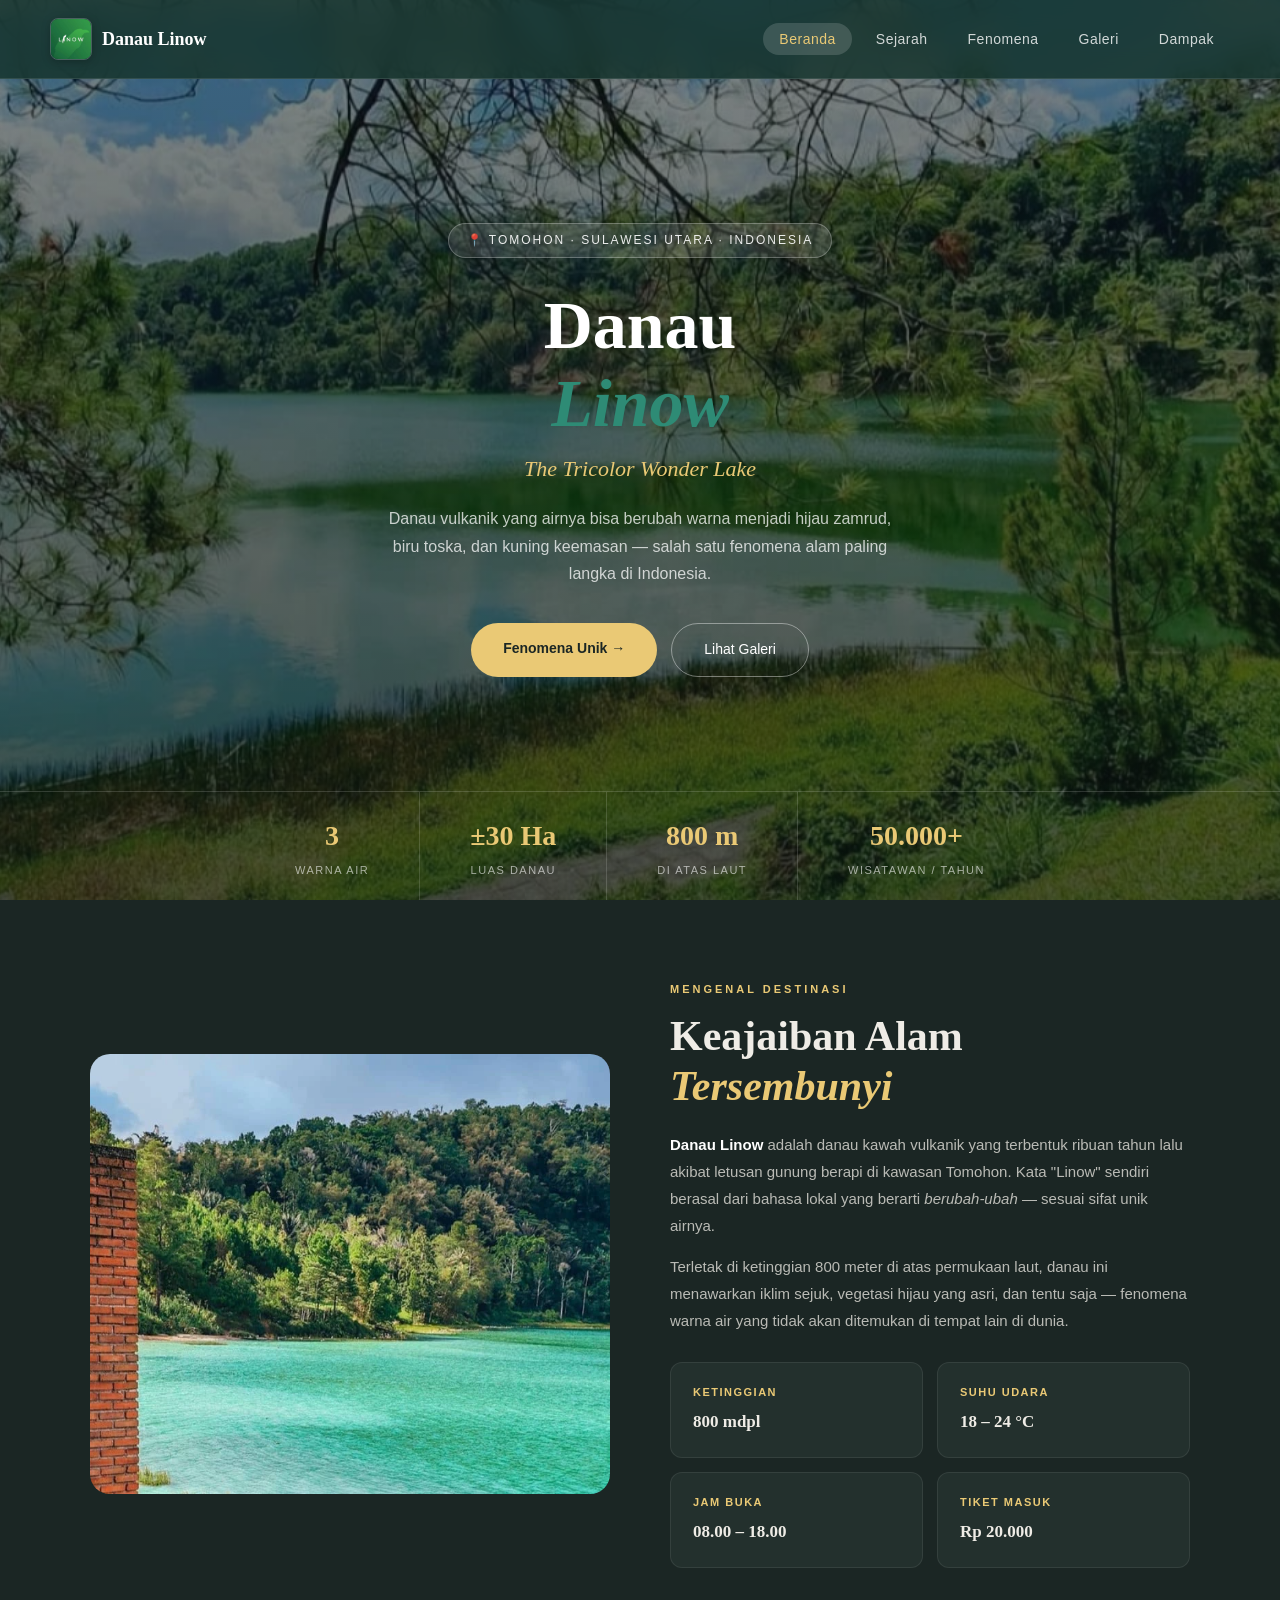
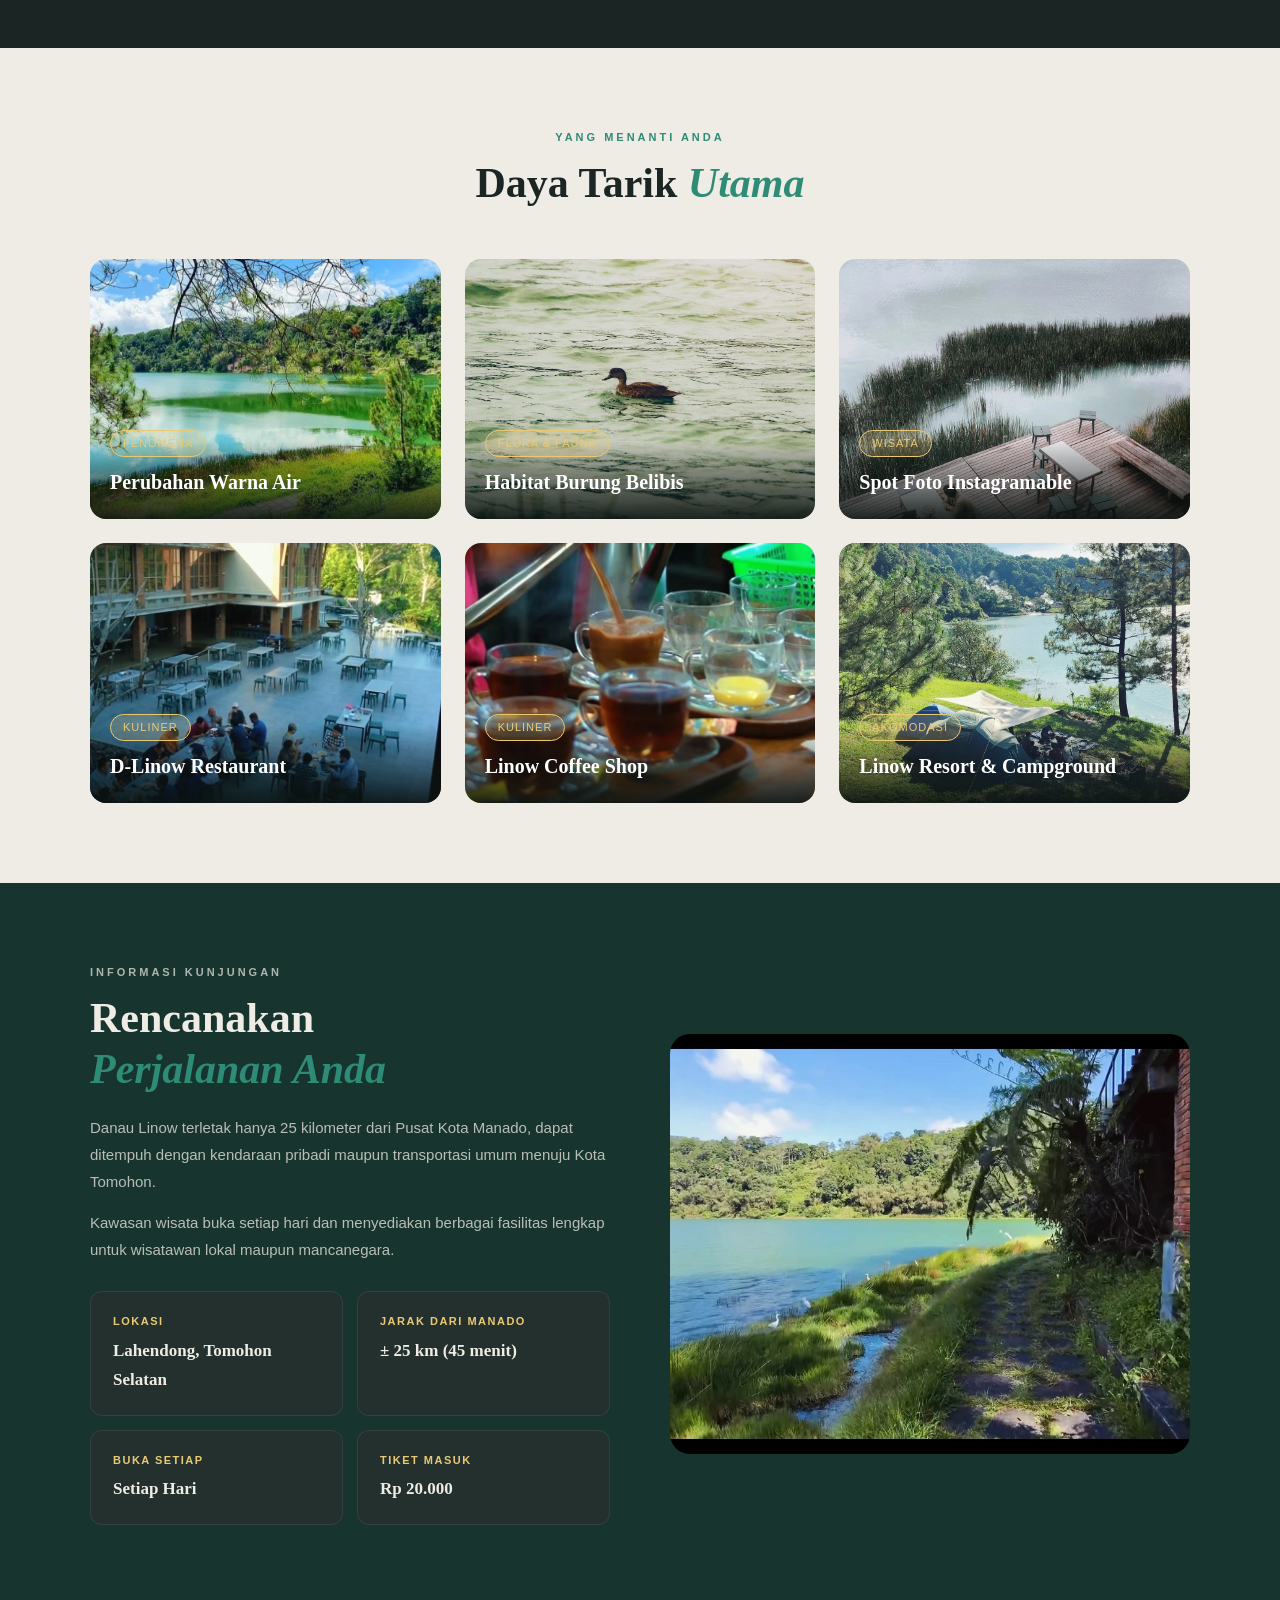
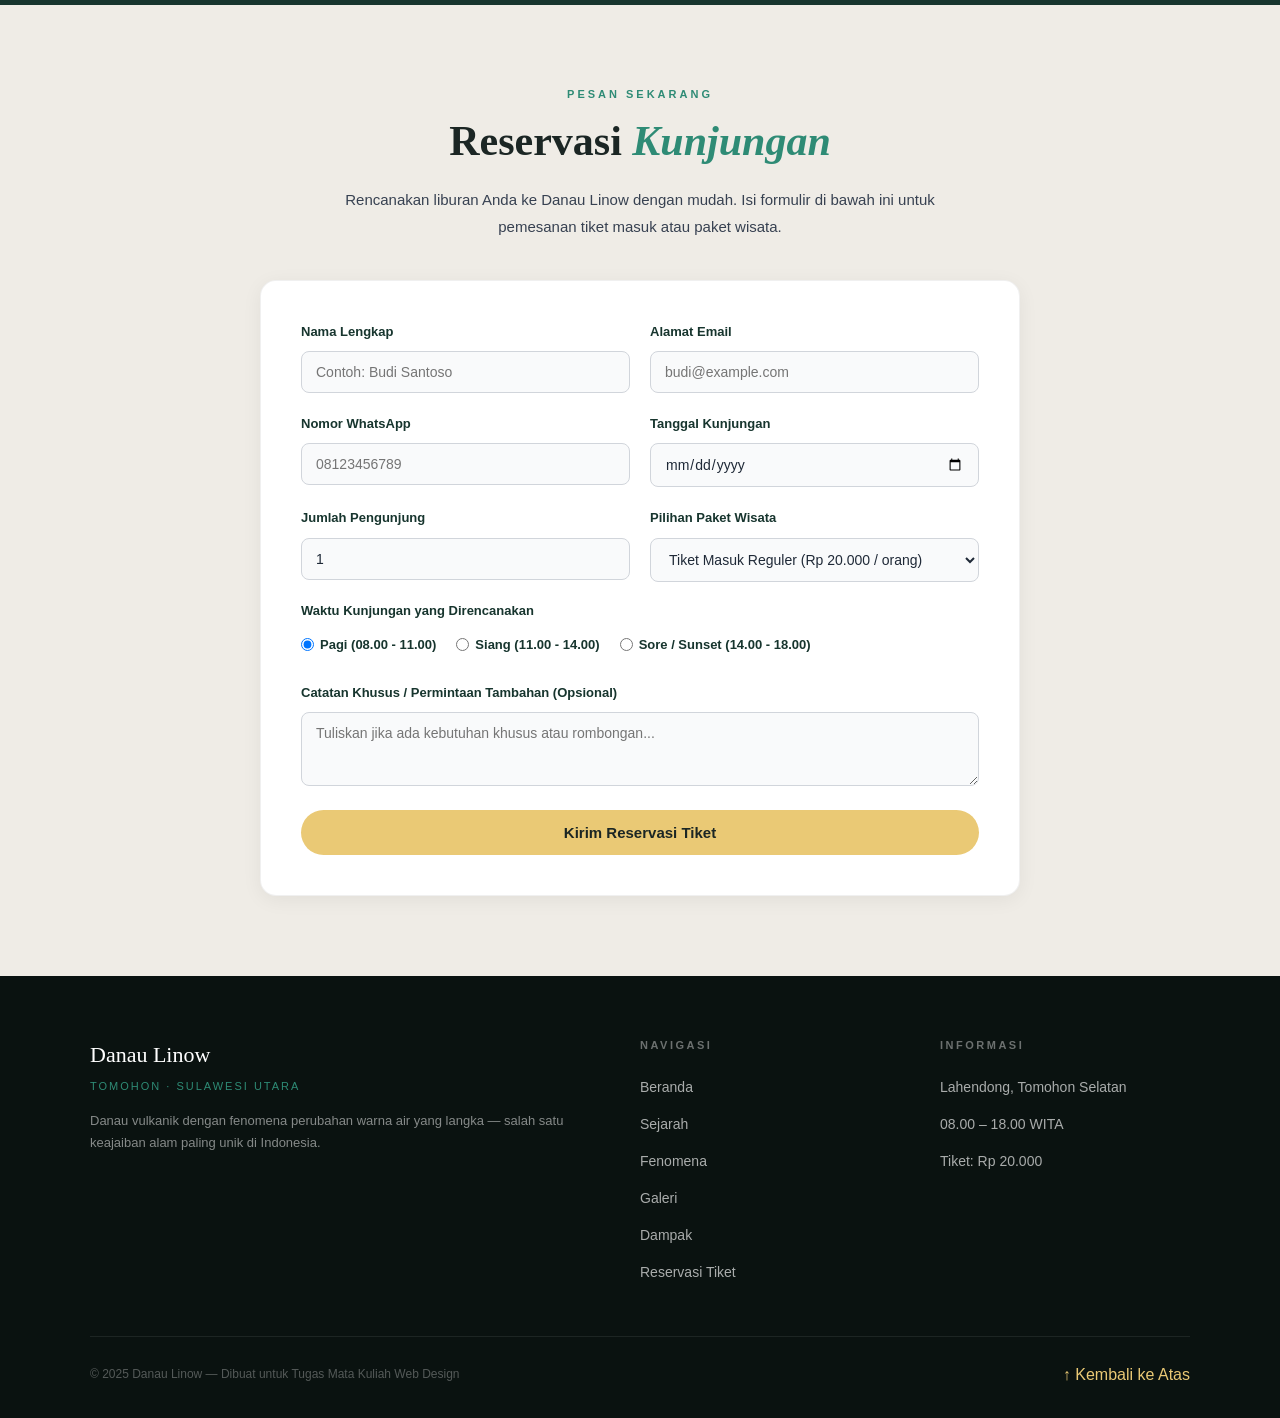
==== index.html @ d6c63ac9 "Initial commit - Website Danau Linow" ====
<!DOCTYPE html>
<html lang="id">
<head>
  <meta charset="UTF-8" />
  <meta name="viewport" content="width=device-width, initial-scale=1.0" />
  <meta name="description" content="Danau Linow — Danau vulkanik ajaib di Kota Tomohon, Sulawesi Utara. Terkenal dengan fenomena perubahan warna air yang langka di dunia." />
  <title>Danau Linow — Beranda</title>
  <link rel="stylesheet" href="style.css" />
</head>
<body>

  <nav>
    <a href="index.html" class="nav-logo">
      <img src="images/Logo Danau Linow.webp" alt="Logo Danau Linow" class="logo-img" />
      <span class="logo-text">Danau Linow</span>
    </a>
    <ul>
      <li><a href="index.html" class="aktif">Beranda</a></li>
      <li><a href="sejarah.html">Sejarah</a></li>
      <li><a href="fenomena.html">Fenomena</a></li>
      <li><a href="galeri.html">Galeri</a></li>
      <li><a href="dampak.html">Dampak</a></li>
    </ul>
  </nav>

  <section class="hero">
    <div class="hero-overlay"></div>

    <div class="hero-content">
      <span class="hero-badge">📍 Tomohon · Sulawesi Utara · Indonesia</span>
      <h1>Danau<br><em>Linow</em></h1>
      <p class="hero-sub">The Tricolor Wonder Lake</p>
      <p class="hero-desc">
        Danau vulkanik yang airnya bisa berubah warna menjadi hijau zamrud, biru toska,
        dan kuning keemasan — salah satu fenomena alam paling langka di Indonesia.
      </p>
      <div class="hero-buttons">
        <a href="fenomena.html" class="btn-primary">Fenomena Unik →</a>
        <a href="galeri.html" class="btn-outline">Lihat Galeri</a>
      </div>
    </div>

    <div class="hero-stats">
      <div class="stat-item">
        <div class="stat-angka">3</div>
        <div class="stat-label">Warna Air</div>
      </div>
      <div class="stat-item">
        <div class="stat-angka">±30 Ha</div>
        <div class="stat-label">Luas Danau</div>
      </div>
      <div class="stat-item">
        <div class="stat-angka">800 m</div>
        <div class="stat-label">Di atas Laut</div>
      </div>
      <div class="stat-item">
        <div class="stat-angka">50.000+</div>
        <div class="stat-label">Wisatawan / Tahun</div>
      </div>
    </div>
  </section>

  <section class="section-dark">
    <div class="container">
      <div class="grid-2" style="align-items: center; gap: 60px;">

        <div>
          <img src="images/Danau Toska.webp"
               alt="Danau Linow berwarna biru toska"
               style="width:100%; height:440px; object-fit:cover; border-radius:20px; display:block;" />
        </div>

        <div>
          <p class="eyebrow gold">Mengenal Destinasi</p>
          <h2 class="section-title light mb-20">
            Keajaiban Alam<br><em class="gold">Tersembunyi</em>
          </h2>
          <p class="teks-light">
            <strong style="color:white;">Danau Linow</strong> adalah danau kawah vulkanik yang
            terbentuk ribuan tahun lalu akibat letusan gunung berapi di kawasan Tomohon.
            Kata "Linow" sendiri berasal dari bahasa lokal yang berarti <em>berubah-ubah</em> —
            sesuai sifat unik airnya.
          </p>
          <p class="teks-light">
            Terletak di ketinggian 800 meter di atas permukaan laut, danau ini menawarkan
            iklim sejuk, vegetasi hijau yang asri, dan tentu saja — fenomena warna air
            yang tidak akan ditemukan di tempat lain di dunia.
          </p>

          <div class="grid-2" style="margin-top: 28px; gap: 14px;">
            <div class="info-card dark-card">
              <div class="info-label">Ketinggian</div>
              <div class="info-value">800 mdpl</div>
            </div>
            <div class="info-card dark-card">
              <div class="info-label">Suhu Udara</div>
              <div class="info-value">18 – 24 °C</div>
            </div>
            <div class="info-card dark-card">
              <div class="info-label">Jam Buka</div>
              <div class="info-value">08.00 – 18.00</div>
            </div>
            <div class="info-card dark-card">
              <div class="info-label">Tiket Masuk</div>
              <div class="info-value">Rp 20.000</div>
            </div>
          </div>
        </div>

      </div>
    </div>
  </section>

  <section class="section-light">
    <div class="container">
      <div style="text-align:center; margin-bottom: 50px;">
        <p class="eyebrow teal">Yang Menanti Anda</p>
        <h2 class="section-title dark">Daya Tarik <em>Utama</em></h2>
      </div>

      <div class="grid-3">

        <div class="foto-card">
          <img src="images/Danau Hijau Zambrut.webp" alt="Danau warna hijau zamrud" />
          <div class="foto-overlay">
            <span class="pill-tag">Fenomena</span>
            <h3>Perubahan Warna Air</h3>
          </div>
        </div>

        <div class="foto-card">
          <img src="images/Burung Belibis.webp" alt="Burung Belibis" />
          <div class="foto-overlay">
            <span class="pill-tag">Flora & Fauna</span>
            <h3>Habitat Burung Belibis</h3>
          </div>
        </div>

        <div class="foto-card">
          <img src="images/Spot Foto Menarik.webp" alt="Spot foto menarik" />
          <div class="foto-overlay">
            <span class="pill-tag">Wisata</span>
            <h3>Spot Foto Instagramable</h3>
          </div>
        </div>

        <div class="foto-card">
          <img src="images/D-Linow Restaurant.webp" alt="D-Linow Restaurant" />
          <div class="foto-overlay">
            <span class="pill-tag">Kuliner</span>
            <h3>D-Linow Restaurant</h3>
          </div>
        </div>

        <div class="foto-card">
          <img src="images/Linow Coffee Shop.webp" alt="Linow Coffee Shop" />
          <div class="foto-overlay">
            <span class="pill-tag">Kuliner</span>
            <h3>Linow Coffee Shop</h3>
          </div>
        </div>

        <div class="foto-card">
          <img src="images/Danau Linow Resort Campground.webp" alt="Linow Resort Campground" />
          <div class="foto-overlay">
            <span class="pill-tag">Akomodasi</span>
            <h3>Linow Resort & Campground</h3>
          </div>
        </div>

      </div>
    </div>
  </section>

  <section class="section-green">
    <div class="container">
      <div class="grid-2" style="align-items: center; gap: 60px;">

        <div>
          <p class="eyebrow cream">Informasi Kunjungan</p>
          <h2 class="section-title light mb-20">
            Rencanakan<br><em>Perjalanan Anda</em>
          </h2>
          <p class="teks-light">
            Danau Linow terletak hanya 25 kilometer dari Pusat Kota Manado, dapat ditempuh
            dengan kendaraan pribadi maupun transportasi umum menuju Kota Tomohon.
          </p>
          <p class="teks-light">
            Kawasan wisata buka setiap hari dan menyediakan berbagai fasilitas lengkap
            untuk wisatawan lokal maupun mancanegara.
          </p>

          <div class="grid-2" style="margin-top: 28px; gap: 14px;">
            <div class="info-card dark-card">
              <div class="info-label">Lokasi</div>
              <div class="info-value">Lahendong, Tomohon Selatan</div>
            </div>
            <div class="info-card dark-card">
              <div class="info-label">Jarak dari Manado</div>
              <div class="info-value">± 25 km (45 menit)</div>
            </div>
            <div class="info-card dark-card">
              <div class="info-label">Buka Setiap</div>
              <div class="info-value">Setiap Hari</div>
            </div>
            <div class="info-card dark-card">
              <div class="info-label">Tiket Masuk</div>
              <div class="info-value">Rp 20.000</div>
            </div>
          </div>
        </div>

        <div>
          <img src="images/Iklim.webp" alt="Kondisi alam di sekitar Danau Linow"
               style="width:100%; height:420px; object-fit:cover; border-radius:20px; display:block;" />
        </div>

      </div>
    </div>
  </section>

  <section class="section-light" id="reservasi">
    <div class="container">
      <div style="text-align: center; margin-bottom: 40px;">
        <p class="eyebrow teal">Pesan Sekarang</p>
        <h2 class="section-title dark">Reservasi <em>Kunjungan</em></h2>
        <p class="teks-dark" style="max-width: 600px; margin: 0 auto;">
          Rencanakan liburan Anda ke Danau Linow dengan mudah. Isi formulir di bawah ini untuk pemesanan tiket masuk atau paket wisata.
        </p>
      </div>

      <div class="form-container">
        <form id="formReservasi" onsubmit="event.preventDefault(); alert('Terima kasih! Reservasi tiket Anda berhasil dikirim.'); this.reset();">
          <div class="form-grid">
            <div class="form-group">
              <label for="nama">Nama Lengkap</label>
              <input type="text" id="nama" name="nama" placeholder="Contoh: Budi Santoso" required />
            </div>
            <div class="form-group">
              <label for="email">Alamat Email</label>
              <input type="email" id="email" name="email" placeholder="budi@example.com" required />
            </div>
            <div class="form-group">
              <label for="telepon">Nomor WhatsApp</label>
              <input type="tel" id="telepon" name="telepon" placeholder="08123456789" required />
            </div>
            <div class="form-group">
              <label for="tanggal">Tanggal Kunjungan</label>
              <input type="date" id="tanggal" name="tanggal" required />
            </div>
            <div class="form-group">
              <label for="jumlah">Jumlah Pengunjung</label>
              <input type="number" id="jumlah" name="jumlah" min="1" max="100" value="1" required />
            </div>
            <div class="form-group">
              <label for="paket">Pilihan Paket Wisata</label>
              <select id="paket" name="paket" required>
                <option value="reguler">Tiket Masuk Reguler (Rp 20.000 / orang)</option>
                <option value="tur">Paket Edukasi &amp; Geothermal (Rp 50.000 / orang)</option>
                <option value="camping">Paket Camping Linow (Rp 150.000 / tenda)</option>
                <option value="gathering">Paket Gathering / Rombongan</option>
              </select>
            </div>
          </div>

          <div class="form-group" style="margin-top: 18px;">
            <label>Waktu Kunjungan yang Direncanakan</label>
            <div class="radio-group">
              <label class="radio-label">
                <input type="radio" name="waktu" value="pagi" checked /> Pagi (08.00 - 11.00)
              </label>
              <label class="radio-label">
                <input type="radio" name="waktu" value="siang" /> Siang (11.00 - 14.00)
              </label>
              <label class="radio-label">
                <input type="radio" name="waktu" value="sore" /> Sore / Sunset (14.00 - 18.00)
              </label>
            </div>
          </div>

          <div class="form-group" style="margin-top: 18px;">
            <label for="catatan">Catatan Khusus / Permintaan Tambahan (Opsional)</label>
            <textarea id="catatan" name="catatan" rows="3" placeholder="Tuliskan jika ada kebutuhan khusus atau rombongan..."></textarea>
          </div>

          <button type="submit" class="btn-primary btn-submit">Kirim Reservasi Tiket</button>
        </form>
      </div>
    </div>
  </section>

  <footer>
    <div class="footer-grid">
      <div class="footer-brand">
        <div class="brand-title">Danau Linow</div>
        <div class="brand-sub">Tomohon · Sulawesi Utara</div>
        <p>Danau vulkanik dengan fenomena perubahan warna air yang langka — salah satu keajaiban alam paling unik di Indonesia.</p>
      </div>
      <div class="footer-col">
        <h4>Navigasi</h4>
        <ul>
          <li><a href="index.html">Beranda</a></li>
          <li><a href="sejarah.html">Sejarah</a></li>
          <li><a href="fenomena.html">Fenomena</a></li>
          <li><a href="galeri.html">Galeri</a></li>
          <li><a href="dampak.html">Dampak</a></li>
          <li><a href="#reservasi">Reservasi Tiket</a></li>
        </ul>
      </div>
      <div class="footer-col">
        <h4>Informasi</h4>
        <ul>
          <li><a href="#">Lahendong, Tomohon Selatan</a></li>
          <li><a href="#">08.00 – 18.00 WITA</a></li>
          <li><a href="#">Tiket: Rp 20.000</a></li>
        </ul>
      </div>
    </div>
    <hr class="footer-divider" />
    <div class="footer-bottom">
      <p>© 2025 Danau Linow — Dibuat untuk Tugas Mata Kuliah Web Design</p>
      <a href="index.html">↑ Kembali ke Atas</a>
    </div>
  </footer>

</body>
</html>
---- style.css ----
* {
  margin: 0;
  padding: 0;
  box-sizing: border-box;
}

html {
  scroll-behavior: smooth;
}

@import url('https://fonts.googleapis.com/css2?family=Playfair+Display:ital,wght@0,500;0,600;0,700;1,500;1,600&family=Inter:wght@300;400;500;600&display=swap');

body {
  font-family: 'Inter', sans-serif;
  background-color: #EFECE6;
  color: #1F2937;
  line-height: 1.7;
}

/* Navbar */
nav {
  position: fixed;
  top: 0;
  left: 0;
  right: 0;
  z-index: 100;
  display: flex;
  align-items: center;
  justify-content: space-between;
  padding: 18px 50px;
  background-color: rgba(23, 53, 46, 0.85);
  backdrop-filter: blur(12px);
  border-bottom: 1px solid rgba(255, 255, 255, 0.1);
}

.nav-logo {
  display: flex;
  align-items: center;
  gap: 10px;
  text-decoration: none;
}

.nav-logo .logo-img {
  width: 42px;
  height: 42px;
  border-radius: 8px;
  object-fit: cover;
  box-shadow: 0 2px 8px rgba(0, 0, 0, 0.25);
  border: 1px solid rgba(255, 255, 255, 0.2);
  transition: transform 0.2s ease;
}

.nav-logo:hover .logo-img {
  transform: scale(1.05);
}

.nav-logo .logo-text {
  color: white;
  font-family: 'Playfair Display', serif;
  font-size: 18px;
  font-weight: 600;
}

nav ul {
  list-style: none;
  display: flex;
  gap: 8px;
}

nav ul li a {
  color: rgba(255, 255, 255, 0.8);
  text-decoration: none;
  font-size: 14px;
  font-weight: 500;
  padding: 8px 16px;
  border-radius: 30px;
  letter-spacing: 0.5px;
  transition: color 0.3s, background-color 0.3s;
}

nav ul li a:hover {
  color: #EAC975;
}

nav ul li a.aktif {
  background-color: rgba(255, 255, 255, 0.15);
  color: #EAC975;
}

/* Hero Section */
.hero {
  height: 100vh;           
  min-height: 600px;
  display: flex;
  align-items: center;
  justify-content: center;
  text-align: center;
  position: relative;
  overflow: hidden;
  
  background-image: url('images/Danau Hijau Zambrut.webp');
  background-size: cover;
  background-position: center;
}

.hero-overlay {
  position: absolute;
  inset: 0;
  background: linear-gradient(to bottom,
    rgba(10, 18, 16, 0.5) 0%,
    rgba(10, 18, 16, 0.7) 100%);
}

.hero-content {
  position: relative;   
  z-index: 2;
  max-width: 750px;
  padding: 20px;
}

.hero-badge {
  display: inline-block;
  background-color: rgba(255, 255, 255, 0.12);
  color: rgba(255, 255, 255, 0.9);
  border: 1px solid rgba(255, 255, 255, 0.25);
  border-radius: 30px;
  padding: 6px 18px;
  font-size: 12px;
  letter-spacing: 2px;
  text-transform: uppercase;
  margin-bottom: 28px;
}

.hero h1 {
  font-family: 'Playfair Display', serif;
  font-size: 68px;
  font-weight: 600;
  color: white;
  line-height: 1.15;
  margin-bottom: 8px;
}

.hero h1 em {
  font-style: italic;
  color: #2E8B75;
}

.hero-sub {
  font-family: 'Playfair Display', serif;
  font-style: italic;
  font-size: 22px;
  color: #EAC975;
  margin-bottom: 18px;
}

.hero-desc {
  font-size: 16px;
  color: rgba(255, 255, 255, 0.75);
  max-width: 520px;
  margin: 0 auto 36px;
}

.hero-buttons {
  display: flex;
  gap: 14px;
  justify-content: center;
  flex-wrap: wrap;
}

.btn-primary {
  background-color: #EAC975;
  color: #1B2624;
  padding: 14px 32px;
  border-radius: 30px;
  text-decoration: none;
  font-size: 14px;
  font-weight: 600;
  transition: background-color 0.3s;
}
.btn-primary:hover {
  background-color: #d4b35e;
}

.btn-outline {
  background-color: transparent;
  color: white;
  border: 1px solid rgba(255, 255, 255, 0.4);
  padding: 14px 32px;
  border-radius: 30px;
  text-decoration: none;
  font-size: 14px;
  font-weight: 500;
  transition: background-color 0.3s;
}
.btn-outline:hover {
  background-color: rgba(255, 255, 255, 0.1);
}

.hero-stats {
  position: absolute;
  bottom: 0;
  left: 0;
  right: 0;
  z-index: 2;
  display: flex;
  justify-content: center;
  gap: 0;
  border-top: 1px solid rgba(255, 255, 255, 0.15);
}

.hero-stats .stat-item {
  padding: 20px 50px;
  text-align: center;
  border-right: 1px solid rgba(255, 255, 255, 0.15);
}

.hero-stats .stat-item:last-child {
  border-right: none;
}

.hero-stats .stat-angka {
  font-family: 'Playfair Display', serif;
  font-size: 28px;
  font-weight: 600;
  color: #EAC975;
}

.hero-stats .stat-label {
  font-size: 11px;
  color: rgba(255, 255, 255, 0.6);
  letter-spacing: 1.5px;
  text-transform: uppercase;
  margin-top: 2px;
}

/* Judul Halaman */
.page-header {
  background-color: #1B2624;
  color: white;
  padding: 120px 50px 60px;   
  text-align: center;
}

.page-header .eyebrow {
  font-size: 12px;
  letter-spacing: 3px;
  text-transform: uppercase;
  color: #EAC975;
  margin-bottom: 16px;
}

.page-header h1 {
  font-family: 'Playfair Display', serif;
  font-size: 48px;
  font-weight: 600;
  color: white;
  margin-bottom: 14px;
}

.page-header h1 em {
  font-style: italic;
  color: #2E8B75;
}

.page-header p {
  font-size: 16px;
  color: rgba(255, 255, 255, 0.65);
  max-width: 500px;
  margin: 0 auto;
}

/* Section Warna Terang */
.section-light {
  background-color: #EFECE6;
  padding: 80px 50px;
}

/* Section Warna Gelap */
.section-dark {
  background-color: #1B2624;
  padding: 80px 50px;
}

/* Section Warna Hijau Gelap */
.section-green {
  background-color: #17352E;
  padding: 80px 50px;
}

.container {
  max-width: 1100px;
  margin: 0 auto;
}

/* Label Eyebrow */
.eyebrow {
  font-size: 11px;
  letter-spacing: 3px;
  text-transform: uppercase;
  font-weight: 600;
  margin-bottom: 12px;
}

.eyebrow.teal  { color: #2E8B75; }
.eyebrow.gold  { color: #EAC975; }
.eyebrow.cream { color: rgba(239, 236, 230, 0.7); }

.section-title {
  font-family: 'Playfair Display', serif;
  font-size: 42px;
  font-weight: 600;
  line-height: 1.2;
  margin-bottom: 20px;
}

.section-title.dark  { color: #1B2624; }
.section-title.light { color: #EFECE6; }

.section-title em {
  font-style: italic;
  color: #2E8B75;
}

.section-title em.gold {
  color: #EAC975;
}

.grid-2 {
  display: grid;
  grid-template-columns: 1fr 1fr;
  gap: 30px;
}

.grid-3 {
  display: grid;
  grid-template-columns: repeat(3, 1fr);
  gap: 24px;
}

/* Kartu Info */
.info-card {
  background-color: white;
  border-radius: 12px;
  padding: 20px 22px;
  border: 1px solid rgba(0,0,0,0.06);
}

.info-card .info-label {
  font-size: 11px;
  text-transform: uppercase;
  letter-spacing: 1.5px;
  color: #2E8B75;
  font-weight: 600;
  margin-bottom: 6px;
}

.info-card .info-value {
  font-family: 'Playfair Display', serif;
  font-size: 17px;
  color: #1B2624;
  font-weight: 600;
}

.info-card.dark-card {
  background-color: #23302D;
  border: 1px solid rgba(255,255,255,0.08);
}

.info-card.dark-card .info-label { color: #EAC975; }
.info-card.dark-card .info-value { color: #EFECE6; }

/* Kartu Foto */
.foto-card {
  border-radius: 16px;
  overflow: hidden;
  position: relative;
}

.foto-card img {
  width: 100%;
  height: 260px;
  object-fit: cover;
  display: block;
}

.foto-card .foto-overlay {
  position: absolute;
  bottom: 0;
  left: 0;
  right: 0;
  background: linear-gradient(to top, rgba(10,18,16,0.9) 0%, transparent 70%);
  padding: 20px;
}

.foto-card .foto-overlay .pill-tag {
  display: inline-block;
  background-color: rgba(234, 201, 117, 0.2);
  color: #EAC975;
  border: 1px solid #EAC975;
  border-radius: 20px;
  padding: 3px 12px;
  font-size: 11px;
  letter-spacing: 1px;
  text-transform: uppercase;
  margin-bottom: 8px;
}

.foto-card .foto-overlay h3 {
  font-family: 'Playfair Display', serif;
  font-size: 20px;
  color: white;
}

/* Kartu Dampak */
.dampak-card {
  border-radius: 16px;
  overflow: hidden;
  position: relative;
  height: 260px;
}

.dampak-card img {
  width: 100%;
  height: 100%;
  object-fit: cover;
  display: block;
}

.dampak-card .dampak-overlay {
  position: absolute;
  inset: 0;
  background: linear-gradient(to top, rgba(10,18,16,0.92) 30%, rgba(10,18,16,0.3) 100%);
  padding: 20px;
  display: flex;
  flex-direction: column;
  justify-content: flex-end;
}

.dampak-card .nomor {
  position: absolute;
  top: 12px;
  right: 16px;
  font-family: 'Playfair Display', serif;
  font-size: 52px;
  font-weight: 700;
  color: rgba(255, 255, 255, 0.12);
  line-height: 1;
}

.dampak-card .pill-tag {
  display: inline-block;
  background-color: rgba(255,255,255,0.15);
  color: rgba(255,255,255,0.85);
  border: 1px solid rgba(255,255,255,0.25);
  border-radius: 20px;
  padding: 3px 12px;
  font-size: 10px;
  letter-spacing: 1.5px;
  text-transform: uppercase;
  margin-bottom: 8px;
}

.dampak-card h3 {
  font-family: 'Playfair Display', serif;
  font-size: 18px;
  color: white;
  margin-bottom: 6px;
}

.dampak-card p {
  font-size: 13px;
  color: rgba(255,255,255,0.65);
  line-height: 1.5;
}

table {
  width: 100%;
  border-collapse: collapse;
  border-radius: 12px;
  overflow: hidden;
}

table th {
  background-color: #1B2624;
  color: #EAC975;
  padding: 14px 18px;
  text-align: left;
  font-size: 12px;
  letter-spacing: 1.5px;
  text-transform: uppercase;
  font-weight: 600;
}

table td {
  padding: 14px 18px;
  font-size: 14px;
  color: #374151;
  border-bottom: 1px solid #E5E7EB;
  background-color: white;
}

table tr:last-child td {
  border-bottom: none;
}

table tr:hover td {
  background-color: #F0FDF4;
}

/* Timeline */
.timeline {
  border-left: 2px solid #2E8B75;
  padding-left: 36px;
  margin-top: 30px;
}

.timeline-item {
  position: relative;
  margin-bottom: 36px;
}

.timeline-item::before {
  content: '';
  width: 14px;
  height: 14px;
  background-color: #EAC975;
  border: 2px solid #2E8B75;
  border-radius: 50%;
  position: absolute;
  left: -44px;
  top: 4px;
}

.timeline-item .tahun {
  font-size: 11px;
  color: #EAC975;
  font-weight: 700;
  letter-spacing: 2px;
  text-transform: uppercase;
  margin-bottom: 4px;
}

.timeline-item h3 {
  font-family: 'Playfair Display', serif;
  font-size: 19px;
  color: #EFECE6;
  margin-bottom: 6px;
}

.timeline-item p {
  font-size: 14px;
  color: rgba(239, 236, 230, 0.65);
  line-height: 1.7;
}

/* Warna Fenomena */
.fenomena-box {
  border-radius: 16px;
  padding: 28px;
  margin-bottom: 16px;
}

.fenomena-box.hijau {
  background-color: rgba(46, 139, 117, 0.15);
  border: 1px solid rgba(46, 139, 117, 0.4);
}

.fenomena-box.biru {
  background-color: rgba(26, 122, 191, 0.12);
  border: 1px solid rgba(26, 122, 191, 0.35);
}

.fenomena-box.kuning {
  background-color: rgba(234, 201, 117, 0.12);
  border: 1px solid rgba(234, 201, 117, 0.4);
}

.fenomena-box h3 {
  font-family: 'Playfair Display', serif;
  font-size: 20px;
  margin-bottom: 8px;
}

.fenomena-box.hijau h3  { color: #2E8B75; }
.fenomena-box.biru h3   { color: #60A5FA; }
.fenomena-box.kuning h3 { color: #EAC975; }

.fenomena-box p {
  font-size: 14px;
  color: rgba(239, 236, 230, 0.75);
  line-height: 1.7;
}

/* Kartu Arsip Sejarah */
.arsip-card {
  background-color: white;
  border-radius: 16px;
  overflow: hidden;
  box-shadow: 0 4px 24px rgba(0,0,0,0.1);
}

.arsip-card img {
  width: 100%;
  height: 240px;
  object-fit: cover;
  display: block;
}

.arsip-card-body {
  padding: 24px;
  background-color: #2E8B75;
}

.arsip-card-body .arsip-label {
  font-size: 11px;
  color: rgba(255,255,255,0.65);
  letter-spacing: 2px;
  text-transform: uppercase;
  margin-bottom: 8px;
}

.arsip-card-body h3 {
  font-family: 'Playfair Display', serif;
  font-size: 18px;
  color: white;
  margin-bottom: 8px;
}

.arsip-card-body p {
  font-size: 13px;
  color: rgba(255,255,255,0.8);
  line-height: 1.6;
}

.teks-dark {
  font-size: 15px;
  color: #374151;
  line-height: 1.8;
  margin-bottom: 14px;
}

.teks-light {
  font-size: 15px;
  color: rgba(239, 236, 230, 0.75);
  line-height: 1.8;
  margin-bottom: 14px;
}

.galeri-grid {
  display: grid;
  grid-template-columns: repeat(3, 1fr);
  gap: 16px;
}

.galeri-item {
  border-radius: 14px;
  overflow: hidden;
  position: relative;
  cursor: pointer;
}

.galeri-item img {
  width: 100%;
  height: 220px;
  object-fit: cover;
  display: block;
  transition: transform 0.4s ease;
}

.galeri-item:hover img {
  transform: scale(1.05);
}

.galeri-item figcaption {
  position: absolute;
  bottom: 0;
  left: 0;
  right: 0;
  background: linear-gradient(to top, rgba(10,18,16,0.9), transparent);
  padding: 16px 14px 12px;
  font-size: 13px;
  color: rgba(255,255,255,0.9);
  font-weight: 500;
}

/* Footer */
footer {
  background-color: #0A1210;
  color: white;
  padding: 60px 50px 30px;
}

.footer-grid {
  display: grid;
  grid-template-columns: 2fr 1fr 1fr;
  gap: 50px;
  max-width: 1100px;
  margin: 0 auto 40px;
}

.footer-brand .brand-title {
  font-family: 'Playfair Display', serif;
  font-size: 22px;
  color: white;
  margin-bottom: 4px;
}

.footer-brand .brand-sub {
  font-size: 11px;
  color: #2E8B75;
  letter-spacing: 2px;
  text-transform: uppercase;
  margin-bottom: 14px;
}

.footer-brand p {
  font-size: 13px;
  color: rgba(255,255,255,0.5);
  line-height: 1.7;
}

.footer-col h4 {
  font-size: 11px;
  letter-spacing: 2.5px;
  text-transform: uppercase;
  color: rgba(255,255,255,0.4);
  margin-bottom: 18px;
}

.footer-col ul {
  list-style: none;
}

.footer-col ul li {
  margin-bottom: 10px;
}

.footer-col ul li a {
  color: rgba(255,255,255,0.65);
  text-decoration: none;
  font-size: 14px;
  transition: color 0.3s;
}

.footer-col ul li a:hover {
  color: #EAC975;
}

.footer-divider {
  border: none;
  border-top: 1px solid rgba(255,255,255,0.08);
  margin: 0 auto;
  max-width: 1100px;
  margin-bottom: 24px;
}

.footer-bottom {
  max-width: 1100px;
  margin: 0 auto;
  display: flex;
  justify-content: space-between;
  align-items: center;
}

.footer-bottom p {
  font-size: 12px;
  color: rgba(255,255,255,0.3);
}

.footer-bottom a {
  color: #EAC975;
  text-decoration: none;
}

/* Form Reservasi */
.form-container {
  max-width: 760px;
  margin: 0 auto;
  background-color: white;
  padding: 40px;
  border-radius: 16px;
  box-shadow: 0 4px 20px rgba(0, 0, 0, 0.06);
  border: 1px solid rgba(0, 0, 0, 0.06);
}

.form-grid {
  display: grid;
  grid-template-columns: 1fr 1fr;
  gap: 20px;
}

.form-group {
  display: flex;
  flex-direction: column;
}

.form-group label {
  font-size: 13px;
  font-weight: 600;
  color: #17352E;
  margin-bottom: 8px;
}

.form-group input[type="text"],
.form-group input[type="email"],
.form-group input[type="tel"],
.form-group input[type="date"],
.form-group input[type="number"],
.form-group select,
.form-group textarea {
  width: 100%;
  padding: 12px 14px;
  font-size: 14px;
  font-family: inherit;
  border: 1px solid #D1D5DB;
  border-radius: 8px;
  background-color: #F9FAFB;
  color: #1F2937;
  outline: none;
  transition: border-color 0.2s, box-shadow 0.2s;
}

.form-group input:focus,
.form-group select:focus,
.form-group textarea:focus {
  border-color: #2E8B75;
  background-color: white;
  box-shadow: 0 0 0 3px rgba(46, 139, 117, 0.15);
}

.radio-group {
  display: flex;
  gap: 20px;
  flex-wrap: wrap;
  margin-top: 4px;
}

.radio-label {
  display: flex;
  align-items: center;
  gap: 6px;
  font-size: 14px;
  font-weight: normal;
  color: #4B5563;
  cursor: pointer;
}

.btn-submit {
  width: 100%;
  border: none;
  cursor: pointer;
  margin-top: 24px;
  font-size: 15px;
  font-family: inherit;
  text-align: center;
  display: block;
}

@media (max-width: 768px) {
  .form-grid {
    grid-template-columns: 1fr;
  }
  .form-container {
    padding: 24px;
  }
}

/* Utility Classes */

.mb-10 { margin-bottom: 10px; }
.mb-20 { margin-bottom: 20px; }
.mb-30 { margin-bottom: 30px; }
.mb-40 { margin-bottom: 40px; }
.mb-60 { margin-bottom: 60px; }
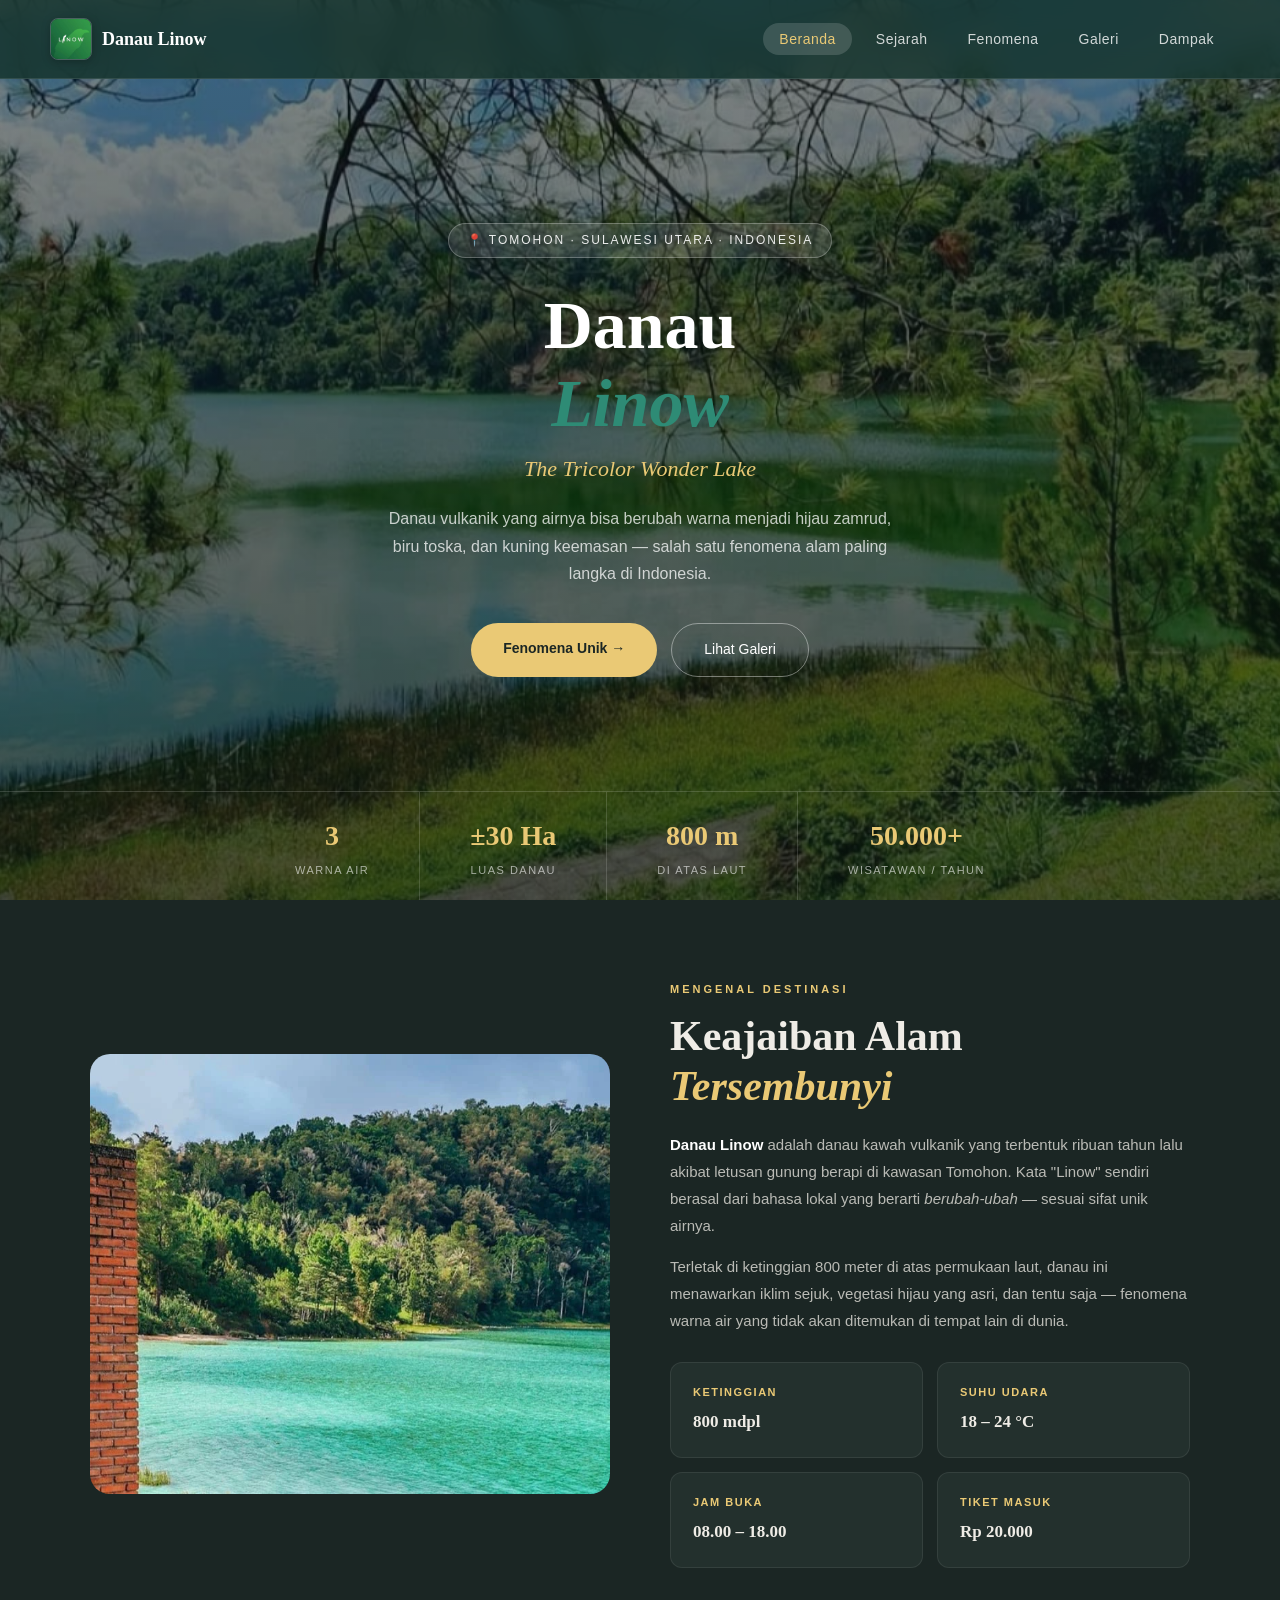
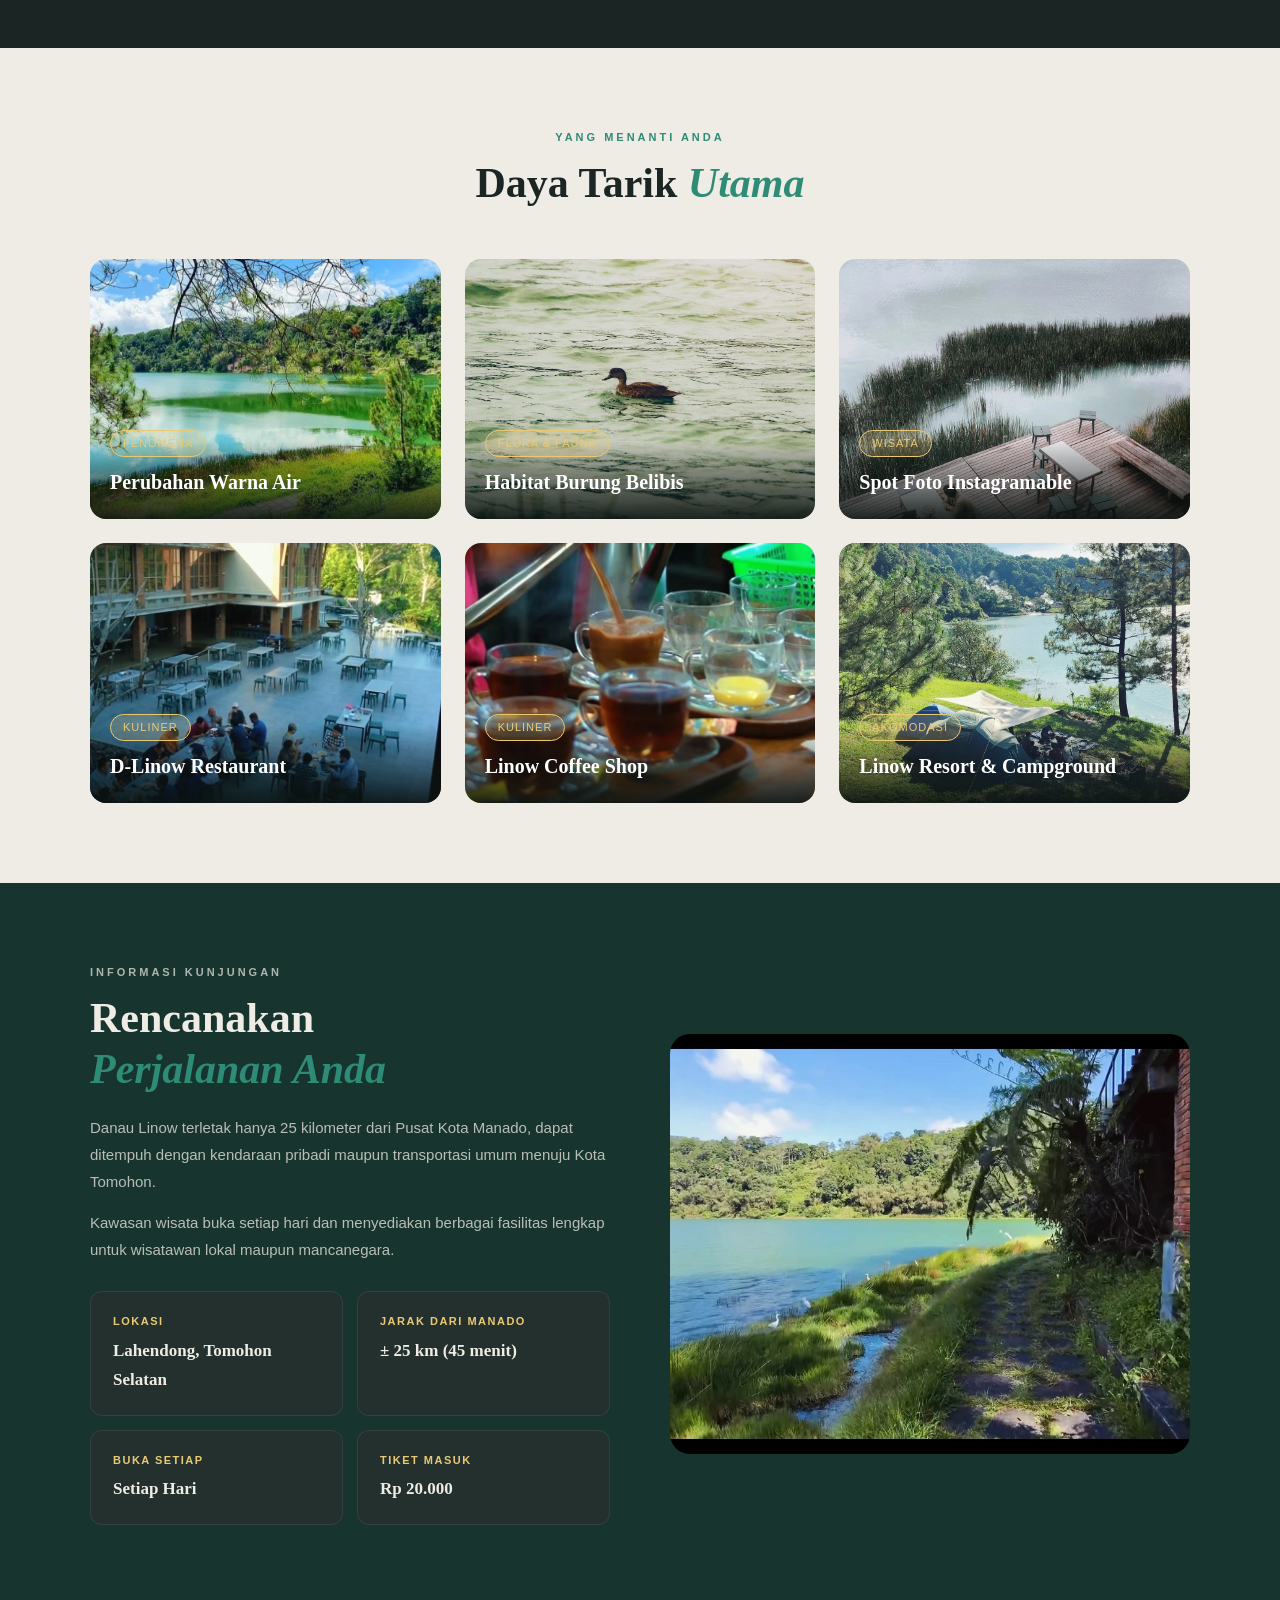
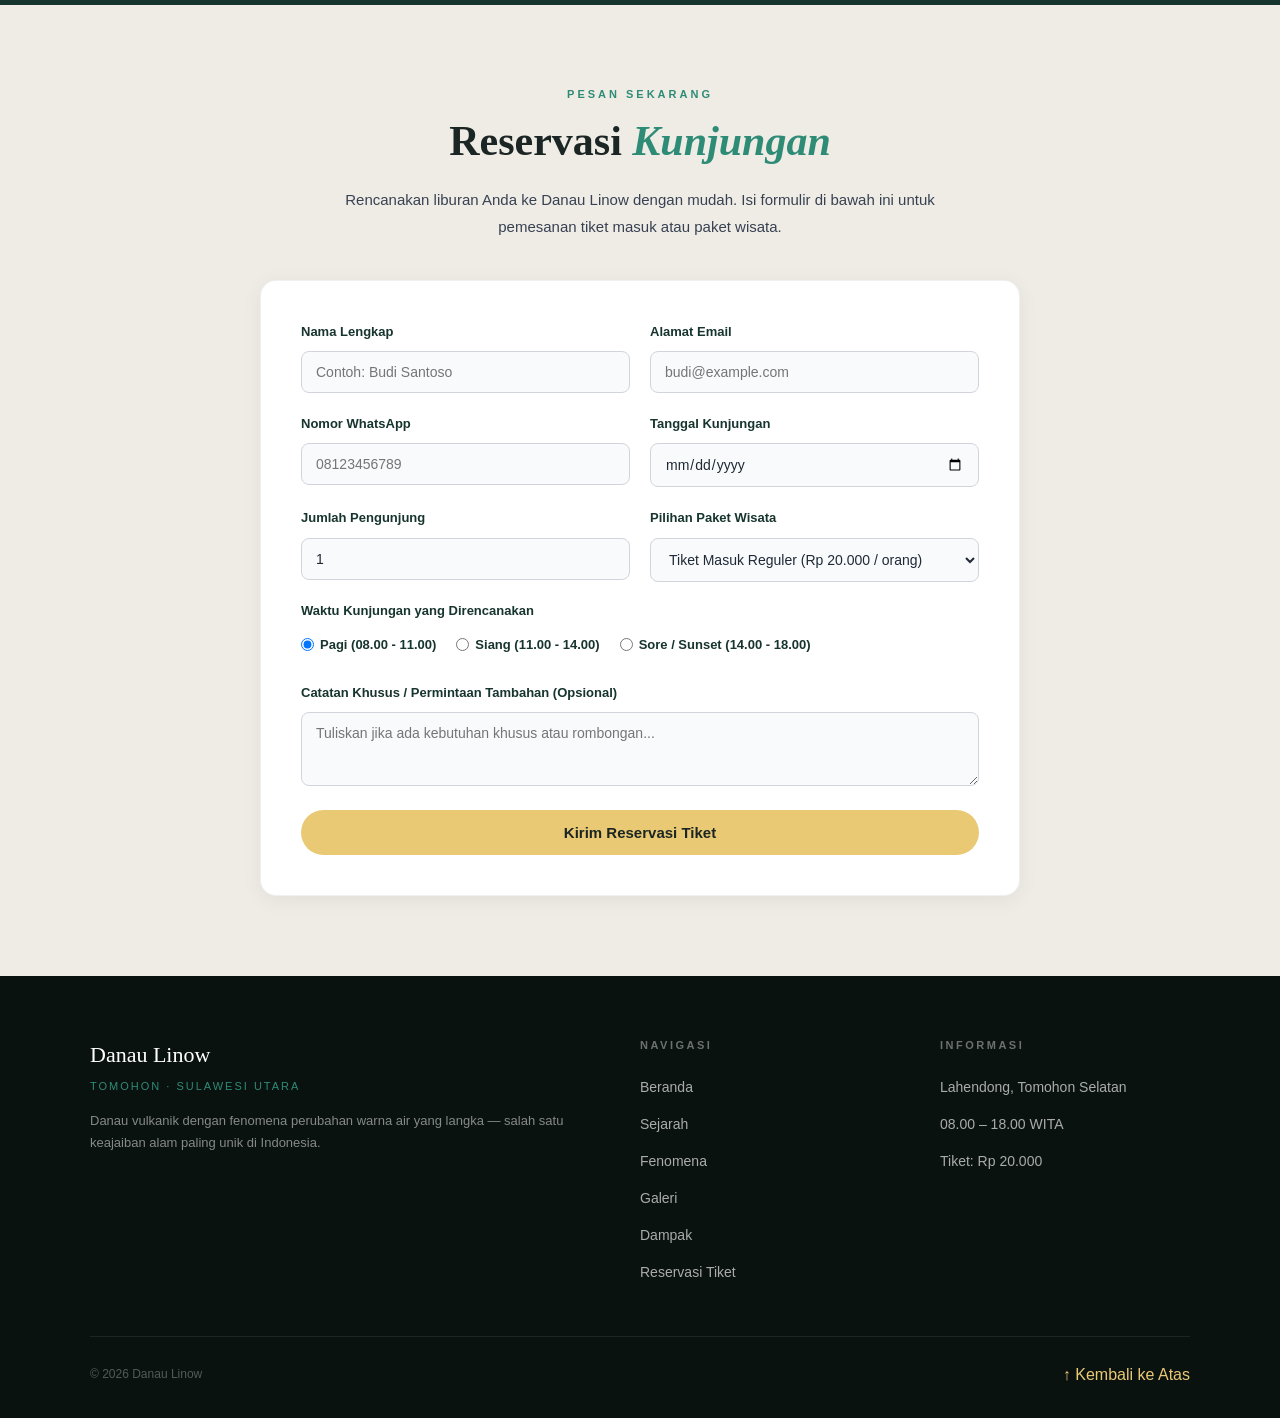
==== commit 3362d4f7: "Update index.html" ====
--- a/index.html
+++ b/index.html
@@ -318,7 +318,7 @@
     </div>
     <hr class="footer-divider" />
     <div class="footer-bottom">
-      <p>© 2025 Danau Linow — Dibuat untuk Tugas Mata Kuliah Web Design</p>
+      <p>© 2026 Danau Linow</p>
       <a href="index.html">↑ Kembali ke Atas</a>
     </div>
   </footer>
--- a/style.css
+++ b/style.css
@@ -1,3 +1,5 @@
+@import url('https://fonts.googleapis.com/css2?family=Playfair+Display:ital,wght@0,500;0,600;0,700;1,500;1,600&family=Inter:wght@300;400;500;600&display=swap');
+
 * {
   margin: 0;
   padding: 0;
@@ -6,9 +8,17 @@
 
 html {
   scroll-behavior: smooth;
-}
-
-@import url('https://fonts.googleapis.com/css2?family=Playfair+Display:ital,wght@0,500;0,600;0,700;1,500;1,600&family=Inter:wght@300;400;500;600&display=swap');
+  -webkit-text-size-adjust: 100%;
+}
+
+img {
+  max-width: 100%;
+}
+
+body {
+  overflow-x: hidden;
+}
+
 
 body {
   font-family: 'Inter', sans-serif;
@@ -872,3 +882,111 @@
 .mb-30 { margin-bottom: 30px; }
 .mb-40 { margin-bottom: 40px; }
 .mb-60 { margin-bottom: 60px; }
+
+/* Responsive HP */
+@media (max-width: 768px) {
+
+  /* Navbar */
+  nav {
+    flex-direction: column;
+    align-items: flex-start;
+    gap: 8px;
+    padding: 10px 16px;
+  }
+  nav ul {
+    width: 100%;
+    gap: 4px;
+    overflow-x: auto;
+    flex-wrap: nowrap;
+    -webkit-overflow-scrolling: touch;
+    scrollbar-width: none;
+  }
+  nav ul::-webkit-scrollbar { display: none; }
+  nav ul li { flex-shrink: 0; }
+  nav ul li a { display: block; padding: 6px 14px; font-size: 13px; white-space: nowrap; }
+  .nav-logo .logo-img { width: 34px; height: 34px; }
+  .nav-logo .logo-text { font-size: 16px; }
+
+  /* Hero Section */
+  .hero {
+    height: auto;
+    min-height: 100vh;
+    min-height: 100svh;
+    flex-direction: column;
+    justify-content: flex-start;
+    padding-top: 120px;
+  }
+  .hero-content { padding: 20px 20px 10px; }
+  .hero-badge { font-size: 10px; letter-spacing: 1px; padding: 6px 14px; margin-bottom: 20px; }
+  .hero h1 { font-size: 44px; }
+  .hero-sub { font-size: 18px; }
+  .hero-desc { font-size: 15px; margin-bottom: 26px; }
+  .btn-primary, .btn-outline { padding: 12px 24px; }
+  .hero-stats {
+    position: relative;
+    display: grid;
+    grid-template-columns: 1fr 1fr;
+    width: 100%;
+    margin-top: 30px;
+  }
+  .hero-stats .stat-item {
+    padding: 16px 10px;
+    border-right: 1px solid rgba(255,255,255,0.15);
+    border-bottom: 1px solid rgba(255,255,255,0.15);
+  }
+  .hero-stats .stat-item:nth-child(2n) { border-right: none; }
+  .hero-stats .stat-item:nth-last-child(-n+2) { border-bottom: none; }
+  .hero-stats .stat-angka { font-size: 22px; }
+  .hero-stats .stat-label { font-size: 10px; letter-spacing: 1px; }
+
+  /* Judul Halaman & Section */
+  .page-header { padding: 120px 20px 40px; }
+  .page-header h1 { font-size: 32px; }
+  .page-header p { font-size: 14px; }
+  .section-light, .section-dark, .section-green { padding: 48px 20px; }
+  .section-title { font-size: 28px; }
+  .teks-dark, .teks-light { font-size: 14px; }
+
+  /* Grid */
+  .grid-2, .grid-3 { grid-template-columns: 1fr; }
+  .grid-2 { gap: 24px !important; margin-bottom: 40px; }
+  .grid-2 .grid-2 { margin-bottom: 0; }
+
+  /* Gambar */
+  img[style] { height: 260px !important; }
+
+  /* Kartu */
+  .foto-card img { height: 220px; }
+  .dampak-card { height: 320px; }
+  .arsip-card img { height: 200px; }
+  .info-card { padding: 16px 18px; }
+
+  /* Tabel */
+  table { display: block; overflow-x: auto; -webkit-overflow-scrolling: touch; white-space: nowrap; }
+  table th, table td { padding: 12px 14px; }
+
+  /* Timeline */
+  .timeline { padding-left: 28px; }
+  .timeline-item::before { left: -36px; }
+
+  /* Galeri */
+  .galeri-grid { grid-template-columns: repeat(2, 1fr); gap: 10px; }
+  .galeri-item img { height: 160px; }
+
+  /* Footer */
+  .footer-grid { grid-template-columns: 1fr; gap: 28px; }
+  .footer-bottom { flex-direction: column; gap: 12px; text-align: center; }
+}
+
+/* HP Kecil */
+@media (max-width: 480px) {
+  .hero h1 { font-size: 38px; }
+  .hero-buttons { flex-direction: column; align-items: stretch; }
+  .btn-primary, .btn-outline { text-align: center; }
+  .section-title { font-size: 25px; }
+  .galeri-grid { grid-template-columns: 1fr; }
+  .galeri-item img { height: 220px; }
+  .form-container { padding: 18px; }
+  .radio-group { flex-direction: column; gap: 10px; }
+  .fenomena-box { padding: 20px; }
+}
